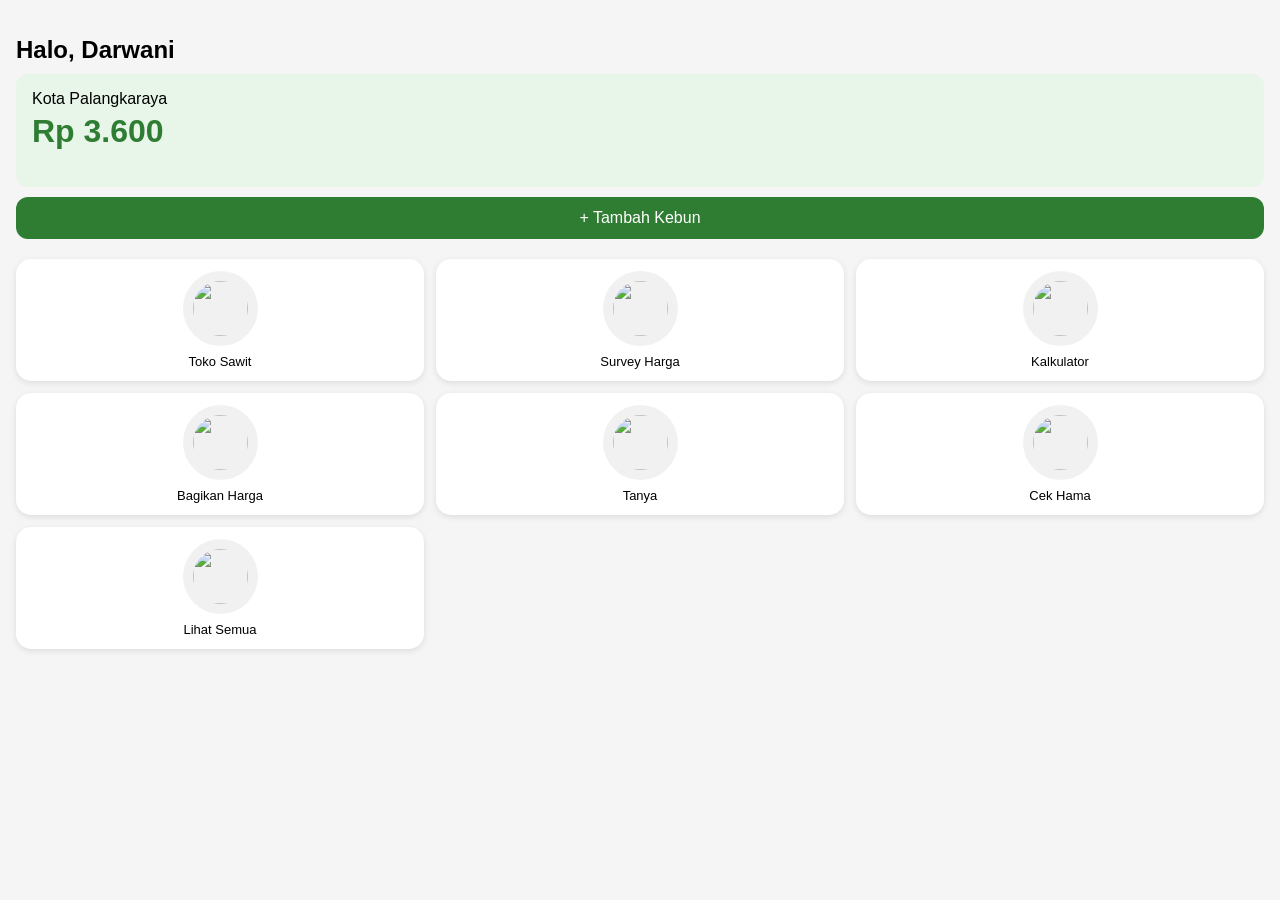
==== index.html @ 7b1f74de "Add files via upload" ====
<!DOCTYPE html>
<html lang="id">
<head>
    <meta charset="UTF-8">
    <meta name="viewport" content="width=device-width, initial-scale=1.0">
    <title>Aplikasi Sawit</title>
    <link rel="stylesheet" href="style.css">
</head>
<body>

<div class="container">

    <!-- Header -->
    <h2>Halo, Darwani</h2>

    <!-- Card Harga -->
    <div class="card">
        <p>Kota Palangkaraya</p>
        <h1 id="harga">Rp 3.500.00</h1>
    </div>

    <!-- Tombol -->
    <button class="btn">+ Tambah Kebun</button>

    <!-- Menu -->
    <div class="menu">

        <div class="item" onclick="window.location.href='toko.html'">
    <img src="https://cdn-icons-png.flaticon.com/512/3081/3081559.png">
    <p>Toko Sawit</p>
</div>

        <div class="item">
            <img src="https://cdn-icons-png.flaticon.com/512/2921/2921822.png">
            <p>Survey Harga</p>
        </div>

        <div class="item">
            <img src="https://cdn-icons-png.flaticon.com/512/992/992651.png">
            <p>Kalkulator</p>
        </div>

        <div class="item">
            <img src="https://cdn-icons-png.flaticon.com/512/1828/1828506.png">
            <p>Bagikan Harga</p>
        </div>

        <div class="item">
            <img src="https://cdn-icons-png.flaticon.com/512/4712/4712027.png">
            <p>Tanya</p>
        </div>

        <div class="item">
            <img src="https://cdn-icons-png.flaticon.com/512/616/616554.png">
            <p>Cek Hama</p>
        </div>

        <!-- 🔥 LIHAT SEMUA -->
        <div class="item" onclick="openModal()">
            <img src="https://cdn-icons-png.flaticon.com/512/1828/1828919.png">
            <p>Lihat Semua</p>
        </div>

    </div>

</div>

<!-- 🔥 MODAL BOTTOM SHEET -->
<div id="modal" class="modal">
    <div class="modal-content">

        <div class="modal-header">
            <span>Semua Kategori</span>
            <button onclick="closeModal()">✕</button>
        </div>

        <h3>Tingkatkan Produktivitas & Pendapatan</h3>

        <div class="menu">
            <div class="item"><img src="https://cdn-icons-png.flaticon.com/512/3081/3081559.png"><p>Toko Sawit</p></div>
            <div class="item"><img src="https://cdn-icons-png.flaticon.com/512/2921/2921822.png"><p>Survey Harga</p></div>
            <div class="item"><img src="https://cdn-icons-png.flaticon.com/512/992/992651.png"><p>Kalkulator</p></div>
            <div class="item"><img src="https://cdn-icons-png.flaticon.com/512/1828/1828506.png"><p>Bagikan Harga</p></div>
            <div class="item"><img src="https://cdn-icons-png.flaticon.com/512/4712/4712027.png"><p>Tanya</p></div>
            <div class="item"><img src="https://cdn-icons-png.flaticon.com/512/616/616554.png"><p>Cek Hama</p></div>
        </div>

        <h3>Hiburan untuk Anda Gratis</h3>

        <div class="menu">
            <div class="item"><img src="https://cdn-icons-png.flaticon.com/512/3135/3135715.png"><p>Kuis Sawit</p></div>
            <div class="item"><img src="https://cdn-icons-png.flaticon.com/512/1055/1055646.png"><p>Teka Teki</p></div>
            <div class="item"><img src="https://cdn-icons-png.flaticon.com/512/1384/1384060.png"><p>Sticker WA</p></div>
        </div>

    </div>
</div>

<script src="script.js"></script>
</body>
</html>
---- style.css ----
body {
    font-family: Arial, sans-serif;
    background: #f5f5f5;
    margin: 0;
}

.container {
    padding: 16px;
}

/* Header */
h2 {
    margin-bottom: 10px;
}

/* Card Harga */
.card {
    background: #e8f5e9;
    padding: 16px;
    border-radius: 12px;
}

.card p {
    margin: 0;
}

.card h1 {
    margin-top: 5px;
    color: #2e7d32;
}

/* Tombol */
.btn {
    width: 100%;
    padding: 12px;
    background: #2e7d32;
    color: white;
    border: none;
    border-radius: 12px;
    margin-top: 10px;
    font-size: 16px;
}

/* Menu Grid */
.menu {
    display: grid;
    grid-template-columns: repeat(3, 1fr);
    gap: 12px;
    margin-top: 20px;
}

/* Item menu */
.item {
    background: white;
    padding: 12px;
    text-align: center;
    border-radius: 15px;
    box-shadow: 0 2px 6px rgba(0,0,0,0.1);
    transition: 0.2s;
}

/* Efek klik */
.item:hover {
    transform: scale(1.05);
}

/* Icon (DIPERBAIKI) */
.item img {
    width: 55px;
    height: 55px;
    object-fit: contain;
    margin-bottom: 8px;

    /* Tambahan biar mirip aplikasi */
    background: #f1f1f1;
    padding: 10px;
    border-radius: 50%;
}

/* Text */
.item p {
    margin: 0;
    font-size: 13px;
}
.modal {
    display: none;
    position: fixed;
    left: 0;
    bottom: 0;
    width: 100%;
    height: 100%;
    background: rgba(0,0,0,0.3);
}

.modal-content {
    position: absolute;
    bottom: 0;
    width: 100%;
    background: white;
    border-radius: 20px 20px 0 0;
    padding: 16px;
    max-height: 80%;
    overflow-y: auto;
}

.modal-header {
    display: flex;
    justify-content: space-between;
    align-items: center;
    font-weight: bold;
    margin-bottom: 10px;
}

.modal-header button {
    background: none;
    border: none;
    font-size: 18px;
}
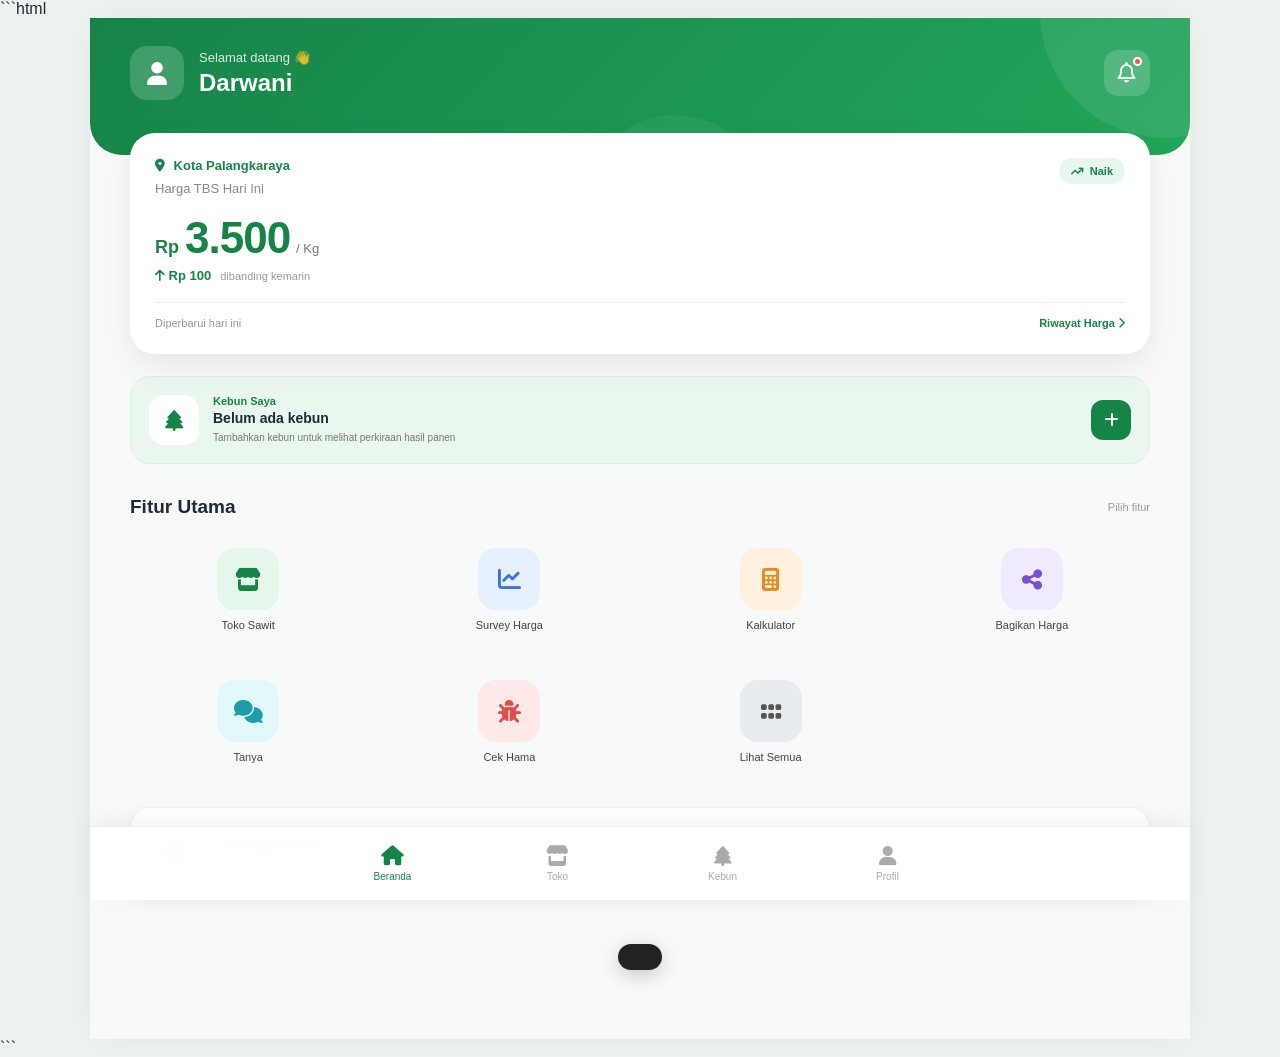
==== commit 13a8590d: "Add files via upload" ====
--- a/index.html
+++ b/index.html
@@ -1,101 +1,487 @@
+```html
 <!DOCTYPE html>
 <html lang="id">
+
 <head>
     <meta charset="UTF-8">
+
     <meta name="viewport" content="width=device-width, initial-scale=1.0">
-    <title>Aplikasi Sawit</title>
-    <link rel="stylesheet" href="style.css">
+
+    <title>SawitKu - Dashboard</title>
+
+    <!-- CSS UTAMA -->
+    <link rel="stylesheet" href="style.css?v=999">
+
+    <!-- FONT AWESOME -->
+    <link
+        rel="stylesheet"
+        href="https://cdnjs.cloudflare.com/ajax/libs/font-awesome/6.5.2/css/all.min.css"
+    >
 </head>
+
 <body>
 
-<div class="container">
-
-    <!-- Header -->
-    <h2>Halo, Darwani</h2>
-
-    <!-- Card Harga -->
-    <div class="card">
-        <p>Kota Palangkaraya</p>
-        <h1 id="harga">Rp 3.500.00</h1>
+<div class="app">
+
+    <!-- ================= HEADER ================= -->
+
+    <header class="header">
+
+        <div class="user-info">
+
+            <div class="avatar">
+                <i class="fa-solid fa-user"></i>
+            </div>
+
+            <div>
+                <span class="greeting">
+                    Selamat datang 👋
+                </span>
+
+                <h2>Darwani</h2>
+            </div>
+
+        </div>
+
+        <button
+            type="button"
+            class="notification-btn"
+            onclick="showNotification('Belum ada notifikasi baru')"
+        >
+            <i class="fa-regular fa-bell"></i>
+            <span class="notification-dot"></span>
+        </button>
+
+    </header>
+
+
+    <!-- ================= HARGA SAWIT ================= -->
+
+    <section class="price-card">
+
+        <div class="price-top">
+
+            <div>
+                <span class="location">
+                    <i class="fa-solid fa-location-dot"></i>
+                    Kota Palangkaraya
+                </span>
+
+                <p class="price-label">
+                    Harga TBS Hari Ini
+                </p>
+            </div>
+
+            <div class="price-status">
+                <i class="fa-solid fa-arrow-trend-up"></i>
+                Naik
+            </div>
+
+        </div>
+
+        <div class="price">
+
+            <span>Rp</span>
+
+            <strong id="harga">
+                3.500
+            </strong>
+
+            <small>/ Kg</small>
+
+        </div>
+
+        <div class="price-change">
+
+            <span>
+                <i class="fa-solid fa-arrow-up"></i>
+                Rp 100
+            </span>
+
+            <p>
+                dibanding kemarin
+            </p>
+
+        </div>
+
+        <div class="price-footer">
+
+            <span>
+                Diperbarui hari ini
+            </span>
+
+            <button
+                type="button"
+                onclick="showHistory()"
+            >
+                Riwayat Harga
+                <i class="fa-solid fa-chevron-right"></i>
+            </button>
+
+        </div>
+
+    </section>
+
+
+    <!-- ================= KEBUN ================= -->
+
+    <section class="farm-card">
+
+        <div class="farm-icon">
+            <i class="fa-solid fa-tree"></i>
+        </div>
+
+        <div class="farm-info">
+
+            <span>Kebun Saya</span>
+
+            <strong>
+                Belum ada kebun
+            </strong>
+
+            <small>
+                Tambahkan kebun untuk melihat
+                perkiraan hasil panen
+            </small>
+
+        </div>
+
+        <button
+            type="button"
+            class="add-farm"
+            onclick="addFarm()"
+        >
+            <i class="fa-solid fa-plus"></i>
+        </button>
+
+    </section>
+
+
+    <!-- ================= JUDUL FITUR ================= -->
+
+    <div class="section-header">
+
+        <h3>Fitur Utama</h3>
+
+        <span>Pilih fitur</span>
+
     </div>
 
-    <!-- Tombol -->
-    <button class="btn">+ Tambah Kebun</button>
-
-    <!-- Menu -->
+
+    <!-- ================= MENU ================= -->
+
     <div class="menu">
 
-        <div class="item" onclick="window.location.href='toko.html'">
-    <img src="https://cdn-icons-png.flaticon.com/512/3081/3081559.png">
-    <p>Toko Sawit</p>
+        <!-- TOKO -->
+        <div
+            class="item"
+            onclick="window.location.href='toko.html'"
+        >
+            <div class="menu-icon green">
+                <i class="fa-solid fa-store"></i>
+            </div>
+
+            <p>Toko Sawit</p>
+        </div>
+
+
+        <!-- SURVEY -->
+        <div
+            class="item"
+            onclick="showFeature('Survey Harga')"
+        >
+            <div class="menu-icon blue">
+                <i class="fa-solid fa-chart-line"></i>
+            </div>
+
+            <p>Survey Harga</p>
+        </div>
+
+
+        <!-- KALKULATOR -->
+        <div
+            class="item"
+            onclick="showFeature('Kalkulator')"
+        >
+            <div class="menu-icon orange">
+                <i class="fa-solid fa-calculator"></i>
+            </div>
+
+            <p>Kalkulator</p>
+        </div>
+
+
+        <!-- BAGIKAN -->
+        <div
+            class="item"
+            onclick="sharePrice()"
+        >
+            <div class="menu-icon purple">
+                <i class="fa-solid fa-share-nodes"></i>
+            </div>
+
+            <p>Bagikan Harga</p>
+        </div>
+
+
+        <!-- TANYA -->
+        <div
+            class="item"
+            onclick="showFeature('Tanya')"
+        >
+            <div class="menu-icon cyan">
+                <i class="fa-solid fa-comments"></i>
+            </div>
+
+            <p>Tanya</p>
+        </div>
+
+
+        <!-- HAMA -->
+        <div
+            class="item"
+            onclick="showFeature('Cek Hama')"
+        >
+            <div class="menu-icon red">
+                <i class="fa-solid fa-bug"></i>
+            </div>
+
+            <p>Cek Hama</p>
+        </div>
+
+
+        <!-- LIHAT SEMUA -->
+        <div
+            class="item"
+            onclick="openModal()"
+        >
+            <div class="menu-icon dark">
+                <i class="fa-solid fa-grip"></i>
+            </div>
+
+            <p>Lihat Semua</p>
+        </div>
+
+    </div>
+
+
+    <!-- ================= INFO ================= -->
+
+    <div class="info-card">
+
+        <div class="info-icon">
+            🌴
+        </div>
+
+        <div>
+
+            <strong>
+                Tips Petani Hari Ini
+            </strong>
+
+            <p>
+                Periksa kondisi tanaman secara rutin
+                agar hasil panen tetap optimal.
+            </p>
+
+        </div>
+
+        <i class="fa-solid fa-chevron-right"></i>
+
+    </div>
+
+
+    <!-- ================= BOTTOM NAV ================= -->
+
+    <nav class="bottom-nav">
+
+        <div
+            class="nav-item active"
+            onclick="window.location.href='index.html'"
+        >
+            <i class="fa-solid fa-house"></i>
+            <span>Beranda</span>
+        </div>
+
+
+        <div
+            class="nav-item"
+            onclick="window.location.href='toko.html'"
+        >
+            <i class="fa-solid fa-store"></i>
+            <span>Toko</span>
+        </div>
+
+
+        <div
+            class="nav-item"
+            onclick="showFeature('Kebun')"
+        >
+            <i class="fa-solid fa-tree"></i>
+            <span>Kebun</span>
+        </div>
+
+
+        <div
+            class="nav-item"
+            onclick="showFeature('Profil')"
+        >
+            <i class="fa-solid fa-user"></i>
+            <span>Profil</span>
+        </div>
+
+    </nav>
+
 </div>
 
-        <div class="item">
-            <img src="https://cdn-icons-png.flaticon.com/512/2921/2921822.png">
-            <p>Survey Harga</p>
-        </div>
-
-        <div class="item">
-            <img src="https://cdn-icons-png.flaticon.com/512/992/992651.png">
-            <p>Kalkulator</p>
-        </div>
-
-        <div class="item">
-            <img src="https://cdn-icons-png.flaticon.com/512/1828/1828506.png">
-            <p>Bagikan Harga</p>
-        </div>
-
-        <div class="item">
-            <img src="https://cdn-icons-png.flaticon.com/512/4712/4712027.png">
-            <p>Tanya</p>
-        </div>
-
-        <div class="item">
-            <img src="https://cdn-icons-png.flaticon.com/512/616/616554.png">
-            <p>Cek Hama</p>
-        </div>
-
-        <!-- 🔥 LIHAT SEMUA -->
-        <div class="item" onclick="openModal()">
-            <img src="https://cdn-icons-png.flaticon.com/512/1828/1828919.png">
-            <p>Lihat Semua</p>
+
+<!-- ================= MODAL ================= -->
+
+<div
+    id="modal"
+    class="modal"
+>
+
+    <div class="modal-content">
+
+        <div class="modal-header">
+
+            <div>
+
+                <span>Semua Fitur</span>
+
+                <h3>
+                    Tingkatkan Produktivitas
+                </h3>
+
+            </div>
+
+            <button
+                type="button"
+                onclick="closeModal()"
+            >
+                <i class="fa-solid fa-xmark"></i>
+            </button>
+
+        </div>
+
+
+        <div class="all-menu">
+
+            <div
+                class="all-item"
+                onclick="window.location.href='toko.html'"
+            >
+                <div class="menu-icon green">
+                    <i class="fa-solid fa-store"></i>
+                </div>
+
+                <span>Toko Sawit</span>
+            </div>
+
+
+            <div
+                class="all-item"
+                onclick="showFeature('Survey Harga')"
+            >
+                <div class="menu-icon blue">
+                    <i class="fa-solid fa-chart-line"></i>
+                </div>
+
+                <span>Survey Harga</span>
+            </div>
+
+
+            <div
+                class="all-item"
+                onclick="showFeature('Kalkulator')"
+            >
+                <div class="menu-icon orange">
+                    <i class="fa-solid fa-calculator"></i>
+                </div>
+
+                <span>Kalkulator</span>
+            </div>
+
+
+            <div
+                class="all-item"
+                onclick="sharePrice()"
+            >
+                <div class="menu-icon purple">
+                    <i class="fa-solid fa-share-nodes"></i>
+                </div>
+
+                <span>Bagikan Harga</span>
+            </div>
+
+
+            <div
+                class="all-item"
+                onclick="showFeature('Tanya')"
+            >
+                <div class="menu-icon cyan">
+                    <i class="fa-solid fa-comments"></i>
+                </div>
+
+                <span>Tanya</span>
+            </div>
+
+
+            <div
+                class="all-item"
+                onclick="showFeature('Cek Hama')"
+            >
+                <div class="menu-icon red">
+                    <i class="fa-solid fa-bug"></i>
+                </div>
+
+                <span>Cek Hama</span>
+            </div>
+
+
+            <div
+                class="all-item"
+                onclick="showFeature('Kuis Sawit')"
+            >
+                <div class="menu-icon yellow">
+                    <i class="fa-solid fa-gamepad"></i>
+                </div>
+
+                <span>Kuis Sawit</span>
+            </div>
+
+
+            <div
+                class="all-item"
+                onclick="showFeature('Teka Teki')"
+            >
+                <div class="menu-icon pink">
+                    <i class="fa-solid fa-puzzle-piece"></i>
+                </div>
+
+                <span>Teka Teki</span>
+            </div>
+
         </div>
 
     </div>
 
 </div>
 
-<!-- 🔥 MODAL BOTTOM SHEET -->
-<div id="modal" class="modal">
-    <div class="modal-content">
-
-        <div class="modal-header">
-            <span>Semua Kategori</span>
-            <button onclick="closeModal()">✕</button>
-        </div>
-
-        <h3>Tingkatkan Produktivitas & Pendapatan</h3>
-
-        <div class="menu">
-            <div class="item"><img src="https://cdn-icons-png.flaticon.com/512/3081/3081559.png"><p>Toko Sawit</p></div>
-            <div class="item"><img src="https://cdn-icons-png.flaticon.com/512/2921/2921822.png"><p>Survey Harga</p></div>
-            <div class="item"><img src="https://cdn-icons-png.flaticon.com/512/992/992651.png"><p>Kalkulator</p></div>
-            <div class="item"><img src="https://cdn-icons-png.flaticon.com/512/1828/1828506.png"><p>Bagikan Harga</p></div>
-            <div class="item"><img src="https://cdn-icons-png.flaticon.com/512/4712/4712027.png"><p>Tanya</p></div>
-            <div class="item"><img src="https://cdn-icons-png.flaticon.com/512/616/616554.png"><p>Cek Hama</p></div>
-        </div>
-
-        <h3>Hiburan untuk Anda Gratis</h3>
-
-        <div class="menu">
-            <div class="item"><img src="https://cdn-icons-png.flaticon.com/512/3135/3135715.png"><p>Kuis Sawit</p></div>
-            <div class="item"><img src="https://cdn-icons-png.flaticon.com/512/1055/1055646.png"><p>Teka Teki</p></div>
-            <div class="item"><img src="https://cdn-icons-png.flaticon.com/512/1384/1384060.png"><p>Sticker WA</p></div>
-        </div>
-
-    </div>
-</div>
-
-<script src="script.js"></script>
+
+<!-- ================= NOTIFICATION ================= -->
+
+<div
+    id="notification"
+    class="notification"
+></div>
+
+
+<!-- ================= JAVASCRIPT ================= -->
+
+<script src="script.js?v=999"></script>
+
 </body>
-</html>+</html>
+```
--- a/style.css
+++ b/style.css
@@ -1,118 +1,1146 @@
+
+* {
+    box-sizing: border-box;
+    margin: 0;
+    padding: 0;
+}
+
+html {
+    scroll-behavior: smooth;
+}
+
 body {
-    font-family: Arial, sans-serif;
-    background: #f5f5f5;
-    margin: 0;
-}
-
-.container {
-    padding: 16px;
-}
-
-/* Header */
-h2 {
-    margin-bottom: 10px;
-}
-
-/* Card Harga */
-.card {
-    background: #e8f5e9;
-    padding: 16px;
+    font-family: Arial, Helvetica, sans-serif;
+    background: #eef3ef;
+    color: #1f2937;
+    min-height: 100vh;
+}
+
+.app {
+    width: 100%;
+    max-width: 1100px;
+    min-height: 100vh;
+
+    margin: auto;
+
+    background: #f8faf9;
+
+    padding-bottom: 110px;
+
+    box-shadow:
+        0 0 30px rgba(0, 0, 0, 0.05);
+}
+
+
+/* =====================================================
+   HEADER
+===================================================== */
+
+.header {
+    position: relative;
+
+    display: flex;
+    align-items: center;
+    justify-content: space-between;
+
+    padding: 28px 40px 55px;
+
+    background: linear-gradient(
+        135deg,
+        #168447,
+        #21a65b
+    );
+
+    color: white;
+
+    border-radius:
+        0 0 32px 32px;
+
+    overflow: hidden;
+}
+
+
+/* Dekorasi */
+
+.header::before {
+    content: "";
+
+    position: absolute;
+
+    width: 250px;
+    height: 250px;
+
+    right: -100px;
+    top: -130px;
+
+    border-radius: 50%;
+
+    background:
+        rgba(255,255,255,0.08);
+}
+
+.header::after {
+    content: "";
+
+    position: absolute;
+
+    width: 180px;
+    height: 180px;
+
+    left: 45%;
+    bottom: -140px;
+
+    border-radius: 50%;
+
+    background:
+        rgba(255,255,255,0.05);
+}
+
+
+/* USER */
+
+.user-info {
+    display: flex;
+    align-items: center;
+
+    gap: 15px;
+
+    position: relative;
+    z-index: 2;
+}
+
+.avatar {
+    width: 54px;
+    height: 54px;
+
+    display: flex;
+    align-items: center;
+    justify-content: center;
+
+    border-radius: 17px;
+
+    background:
+        rgba(255,255,255,0.18);
+
+    font-size: 23px;
+}
+
+.greeting {
+    display: block;
+
+    font-size: 13px;
+
+    opacity: .85;
+}
+
+.header h2 {
+    margin-top: 4px;
+
+    font-size: 24px;
+}
+
+
+/* NOTIFICATION */
+
+.notification-btn {
+    position: relative;
+    z-index: 3;
+
+    width: 46px;
+    height: 46px;
+
+    border: none;
+
+    border-radius: 14px;
+
+    background:
+        rgba(255,255,255,0.17);
+
+    color: white;
+
+    font-size: 20px;
+
+    cursor: pointer;
+
+    transition: .2s;
+}
+
+.notification-btn:hover {
+    background:
+        rgba(255,255,255,0.28);
+}
+
+.notification-dot {
+    position: absolute;
+
+    top: 7px;
+    right: 8px;
+
+    width: 9px;
+    height: 9px;
+
+    background: #ff4d4d;
+
+    border: 2px solid white;
+
+    border-radius: 50%;
+}
+
+
+/* =====================================================
+   PRICE CARD
+===================================================== */
+
+.price-card {
+    position: relative;
+    z-index: 5;
+
+    margin: -22px 40px 0;
+
+    padding: 25px;
+
+    background: white;
+
+    border-radius: 25px;
+
+    box-shadow:
+        0 10px 30px
+        rgba(0,0,0,.08);
+}
+
+.price-top {
+    display: flex;
+
+    align-items: flex-start;
+
+    justify-content: space-between;
+}
+
+.location {
+    color: #168447;
+
+    font-size: 13px;
+
+    font-weight: bold;
+}
+
+.location i {
+    margin-right: 5px;
+}
+
+.price-label {
+    margin-top: 8px;
+
+    color: #888;
+
+    font-size: 13px;
+}
+
+.price-status {
+    padding: 7px 12px;
+
+    border-radius: 20px;
+
+    background: #e7f7ed;
+
+    color: #168447;
+
+    font-size: 11px;
+
+    font-weight: bold;
+}
+
+.price-status i {
+    margin-right: 4px;
+}
+
+.price {
+    display: flex;
+
+    align-items: baseline;
+
+    margin-top: 17px;
+
+    color: #168447;
+}
+
+.price span {
+    margin-right: 6px;
+
+    font-size: 18px;
+
+    font-weight: bold;
+}
+
+.price strong {
+    font-size: 44px;
+
+    letter-spacing: -1px;
+}
+
+.price small {
+    margin-left: 6px;
+
+    color: #777;
+
+    font-size: 13px;
+}
+
+.price-change {
+    display: flex;
+
+    align-items: center;
+
+    gap: 9px;
+
+    margin-top: 5px;
+}
+
+.price-change span {
+    color: #168447;
+
+    font-size: 13px;
+
+    font-weight: bold;
+}
+
+.price-change p {
+    color: #999;
+
+    font-size: 11px;
+}
+
+.price-footer {
+    display: flex;
+
+    align-items: center;
+
+    justify-content: space-between;
+
+    margin-top: 19px;
+
+    padding-top: 14px;
+
+    border-top: 1px solid #eee;
+}
+
+.price-footer span {
+    color: #999;
+
+    font-size: 11px;
+}
+
+.price-footer button {
+    border: none;
+
+    background: transparent;
+
+    color: #168447;
+
+    font-size: 11px;
+
+    font-weight: bold;
+
+    cursor: pointer;
+}
+
+
+/* =====================================================
+   FARM
+===================================================== */
+
+.farm-card {
+    display: flex;
+
+    align-items: center;
+
+    gap: 14px;
+
+    margin: 22px 40px 0;
+
+    padding: 18px;
+
+    background: #eaf7ef;
+
+    border: 1px solid #d9f0e1;
+
+    border-radius: 20px;
+}
+
+.farm-icon {
+    width: 50px;
+    height: 50px;
+
+    flex-shrink: 0;
+
+    display: flex;
+    align-items: center;
+    justify-content: center;
+
+    border-radius: 15px;
+
+    background: white;
+
+    color: #168447;
+
+    font-size: 21px;
+}
+
+.farm-info {
+    flex: 1;
+}
+
+.farm-info span {
+    display: block;
+
+    color: #168447;
+
+    font-size: 11px;
+
+    font-weight: bold;
+}
+
+.farm-info strong {
+    display: block;
+
+    margin-top: 3px;
+
+    font-size: 14px;
+}
+
+.farm-info small {
+    display: block;
+
+    margin-top: 4px;
+
+    color: #777;
+
+    font-size: 10px;
+
+    line-height: 15px;
+}
+
+.add-farm {
+    width: 40px;
+    height: 40px;
+
+    flex-shrink: 0;
+
+    border: none;
+
     border-radius: 12px;
-}
-
-.card p {
-    margin: 0;
-}
-
-.card h1 {
-    margin-top: 5px;
-    color: #2e7d32;
-}
-
-/* Tombol */
-.btn {
-    width: 100%;
-    padding: 12px;
-    background: #2e7d32;
+
+    background: #168447;
+
     color: white;
-    border: none;
-    border-radius: 12px;
-    margin-top: 10px;
+
     font-size: 16px;
-}
-
-/* Menu Grid */
+
+    cursor: pointer;
+
+    transition: .2s;
+}
+
+.add-farm:hover {
+    background: #0e703a;
+
+    transform: scale(1.05);
+}
+
+
+/* =====================================================
+   SECTION
+===================================================== */
+
+.section-header {
+    display: flex;
+
+    align-items: center;
+
+    justify-content: space-between;
+
+    margin: 32px 40px 18px;
+}
+
+.section-header h3 {
+    font-size: 19px;
+}
+
+.section-header span {
+    color: #999;
+
+    font-size: 11px;
+}
+
+
+/* =====================================================
+   MENU
+===================================================== */
+
 .menu {
     display: grid;
-    grid-template-columns: repeat(3, 1fr);
-    gap: 12px;
-    margin-top: 20px;
-}
-
-/* Item menu */
+
+    grid-template-columns:
+        repeat(4, 1fr);
+
+    gap: 25px;
+
+    padding: 0 40px;
+}
+
 .item {
+    padding: 12px 5px;
+
+    text-align: center;
+
+    border-radius: 17px;
+
+    cursor: pointer;
+
+    transition: .2s;
+}
+
+.item:hover {
+    background: #eef7f1;
+
+    transform: translateY(-3px);
+}
+
+.item:active {
+    transform: scale(.94);
+}
+
+.item p {
+    margin-top: 9px;
+
+    color: #444;
+
+    font-size: 11px;
+
+    font-weight: 500;
+}
+
+
+/* =====================================================
+   ICON MENU
+===================================================== */
+
+.menu-icon {
+    width: 62px;
+    height: 62px;
+
+    margin: auto;
+
+    display: flex;
+
+    align-items: center;
+
+    justify-content: center;
+
+    border-radius: 18px;
+
+    font-size: 23px;
+
+    transition: .2s;
+}
+
+.item:hover .menu-icon {
+    transform: translateY(-3px);
+}
+
+
+/* COLORS */
+
+.green {
+    background: #e5f6eb;
+    color: #168447;
+}
+
+.blue {
+    background: #e7f0ff;
+    color: #3677d8;
+}
+
+.orange {
+    background: #fff0df;
+    color: #e88a22;
+}
+
+.purple {
+    background: #f0eaff;
+    color: #7651d6;
+}
+
+.cyan {
+    background: #e3f8fa;
+    color: #1b9eaa;
+}
+
+.red {
+    background: #ffe8e8;
+    color: #df4d4d;
+}
+
+.dark {
+    background: #e9ecef;
+    color: #555;
+}
+
+.yellow {
+    background: #fff5cf;
+    color: #d29a00;
+}
+
+.pink {
+    background: #ffe8f1;
+    color: #d34e82;
+}
+
+
+/* =====================================================
+   INFO CARD
+===================================================== */
+
+.info-card {
+    display: flex;
+
+    align-items: center;
+
+    gap: 14px;
+
+    margin: 32px 40px;
+
+    padding: 19px;
+
     background: white;
-    padding: 12px;
+
+    border-radius: 20px;
+
+    border: 1px solid #f0f0f0;
+
+    box-shadow:
+        0 5px 18px
+        rgba(0,0,0,.05);
+}
+
+.info-icon {
+    width: 50px;
+    height: 50px;
+
+    flex-shrink: 0;
+
+    display: flex;
+
+    align-items: center;
+
+    justify-content: center;
+
+    border-radius: 15px;
+
+    background: #eaf7ef;
+
+    font-size: 24px;
+}
+
+.info-card div:nth-child(2) {
+    flex: 1;
+}
+
+.info-card strong {
+    font-size: 13px;
+}
+
+.info-card p {
+    margin-top: 5px;
+
+    color: #888;
+
+    font-size: 10px;
+
+    line-height: 15px;
+}
+
+.info-card > i {
+    color: #aaa;
+
+    font-size: 13px;
+}
+
+
+/* =====================================================
+   BOTTOM NAVIGATION
+===================================================== */
+
+.bottom-nav {
+    position: fixed;
+
+    left: 50%;
+    bottom: 0;
+
+    z-index: 100;
+
+    display: flex;
+
+    align-items: center;
+
+    justify-content: center;
+
+    gap: 100px;
+
+    width: 100%;
+
+    max-width: 1100px;
+
+    height: 74px;
+
+    transform: translateX(-50%);
+
+    background: rgba(255,255,255,.97);
+
+    border-top: 1px solid #eee;
+
+    box-shadow:
+        0 -5px 20px
+        rgba(0,0,0,.05);
+
+    backdrop-filter: blur(10px);
+}
+
+.nav-item {
+    min-width: 65px;
+
     text-align: center;
+
+    color: #aaa;
+
+    font-size: 11px;
+
+    cursor: pointer;
+
+    transition: .2s;
+}
+
+.nav-item i {
+    display: block;
+
+    margin-bottom: 5px;
+
+    font-size: 20px;
+}
+
+.nav-item span {
+    font-size: 10px;
+}
+
+.nav-item.active {
+    color: #168447;
+}
+
+.nav-item:hover {
+    color: #168447;
+}
+
+
+/* =====================================================
+   MODAL
+===================================================== */
+
+.modal {
+    position: fixed;
+
+    inset: 0;
+
+    z-index: 1000;
+
+    display: none;
+
+    align-items: flex-end;
+
+    background:
+        rgba(0,0,0,.5);
+}
+
+.modal.show {
+    display: flex;
+}
+
+.modal-content {
+    width: 100%;
+
+    max-width: 700px;
+
+    max-height: 85vh;
+
+    margin: auto;
+
+    padding: 25px;
+
+    overflow-y: auto;
+
+    background: white;
+
+    border-radius:
+        25px 25px 0 0;
+
+    animation:
+        slideUp .3s ease;
+}
+
+@keyframes slideUp {
+
+    from {
+        transform: translateY(100%);
+    }
+
+    to {
+        transform: translateY(0);
+    }
+
+}
+
+.modal-header {
+    display: flex;
+
+    align-items: flex-start;
+
+    justify-content: space-between;
+
+    margin-bottom: 25px;
+}
+
+.modal-header span {
+    color: #168447;
+
+    font-size: 12px;
+}
+
+.modal-header h3 {
+    margin-top: 5px;
+
+    font-size: 19px;
+}
+
+.modal-header button {
+    width: 38px;
+    height: 38px;
+
+    border: none;
+
+    border-radius: 50%;
+
+    background: #f1f1f1;
+
+    cursor: pointer;
+}
+
+
+/* =====================================================
+   ALL MENU
+===================================================== */
+
+.all-menu {
+    display: grid;
+
+    grid-template-columns:
+        repeat(4, 1fr);
+
+    gap: 25px 15px;
+}
+
+.all-item {
+    padding: 8px;
+
+    text-align: center;
+
     border-radius: 15px;
-    box-shadow: 0 2px 6px rgba(0,0,0,0.1);
-    transition: 0.2s;
-}
-
-/* Efek klik */
-.item:hover {
-    transform: scale(1.05);
-}
-
-/* Icon (DIPERBAIKI) */
-.item img {
-    width: 55px;
-    height: 55px;
-    object-fit: contain;
+
+    cursor: pointer;
+
+    transition: .2s;
+}
+
+.all-item:hover {
+    background: #f5f8f6;
+}
+
+.all-item .menu-icon {
     margin-bottom: 8px;
-
-    /* Tambahan biar mirip aplikasi */
-    background: #f1f1f1;
-    padding: 10px;
-    border-radius: 50%;
-}
-
-/* Text */
-.item p {
-    margin: 0;
-    font-size: 13px;
-}
-.modal {
-    display: none;
+}
+
+.all-item span {
+    font-size: 11px;
+}
+
+
+/* =====================================================
+   NOTIFICATION
+===================================================== */
+
+.notification {
     position: fixed;
-    left: 0;
-    bottom: 0;
-    width: 100%;
-    height: 100%;
-    background: rgba(0,0,0,0.3);
-}
-
-.modal-content {
-    position: absolute;
-    bottom: 0;
-    width: 100%;
-    background: white;
-    border-radius: 20px 20px 0 0;
-    padding: 16px;
-    max-height: 80%;
-    overflow-y: auto;
-}
-
-.modal-header {
-    display: flex;
-    justify-content: space-between;
-    align-items: center;
-    font-weight: bold;
-    margin-bottom: 10px;
-}
-
-.modal-header button {
-    background: none;
-    border: none;
-    font-size: 18px;
+
+    left: 50%;
+    bottom: -70px;
+
+    z-index: 2000;
+
+    padding: 13px 22px;
+
+    transform: translateX(-50%);
+
+    background: #222;
+
+    color: white;
+
+    border-radius: 25px;
+
+    font-size: 12px;
+
+    white-space: nowrap;
+
+    transition: .3s;
+
+    box-shadow:
+        0 5px 20px
+        rgba(0,0,0,.2);
+}
+
+.notification.show {
+    bottom: 90px;
+}
+
+
+/* =====================================================
+   TABLET
+===================================================== */
+
+@media (max-width: 768px) {
+
+    .header {
+        padding:
+            24px 25px 45px;
+    }
+
+    .price-card {
+        margin-left: 25px;
+        margin-right: 25px;
+    }
+
+    .farm-card {
+        margin-left: 25px;
+        margin-right: 25px;
+    }
+
+    .section-header {
+        margin-left: 25px;
+        margin-right: 25px;
+    }
+
+    .menu {
+        padding-left: 25px;
+        padding-right: 25px;
+
+        gap: 20px 10px;
+    }
+
+    .info-card {
+        margin-left: 25px;
+        margin-right: 25px;
+    }
+
+    .bottom-nav {
+        gap: 50px;
+    }
+}
+
+
+/* =====================================================
+   MOBILE
+===================================================== */
+
+@media (max-width: 480px) {
+
+    body {
+        background: #f8faf9;
+    }
+
+    .app {
+        max-width: 480px;
+
+        box-shadow: none;
+    }
+
+    .header {
+        padding:
+            20px 20px 38px;
+
+        border-radius:
+            0 0 27px 27px;
+    }
+
+    .avatar {
+        width: 48px;
+        height: 48px;
+    }
+
+    .header h2 {
+        font-size: 20px;
+    }
+
+    .notification-btn {
+        width: 42px;
+        height: 42px;
+    }
+
+    .price-card {
+        margin:
+            -15px 18px 0;
+
+        padding: 20px;
+
+        border-radius: 21px;
+    }
+
+    .price strong {
+        font-size: 36px;
+    }
+
+    .farm-card {
+        margin:
+            18px 20px 0;
+    }
+
+    .section-header {
+        margin:
+            25px 20px 15px;
+    }
+
+    .section-header h3 {
+        font-size: 17px;
+    }
+
+    .menu {
+        grid-template-columns:
+            repeat(4, 1fr);
+
+        padding:
+            0 20px;
+
+        gap:
+            18px 6px;
+    }
+
+    .menu-icon {
+        width: 54px;
+        height: 54px;
+
+        border-radius: 16px;
+
+        font-size: 21px;
+    }
+
+    .item p {
+        font-size: 10px;
+    }
+
+    .info-card {
+        margin:
+            25px 20px;
+    }
+
+    .bottom-nav {
+        width: 100%;
+
+        max-width: 480px;
+
+        height: 68px;
+
+        gap: 0;
+
+        justify-content:
+            space-around;
+    }
+
+    .nav-item {
+        min-width: 55px;
+    }
+
+    .nav-item i {
+        font-size: 18px;
+    }
+
+    .nav-item span {
+        font-size: 9px;
+    }
+
+    .modal-content {
+        max-width: 480px;
+
+        padding: 20px;
+    }
+
+    .all-menu {
+        grid-template-columns:
+            repeat(4, 1fr);
+
+        gap:
+            20px 7px;
+    }
+
+    .all-item span {
+        font-size: 10px;
+    }
+}
+
+
+/* =====================================================
+   HP KECIL
+===================================================== */
+
+@media (max-width: 360px) {
+
+    .header {
+        padding-left: 16px;
+        padding-right: 16px;
+    }
+
+    .price-card {
+        margin-left: 14px;
+        margin-right: 14px;
+    }
+
+    .farm-card {
+        margin-left: 16px;
+        margin-right: 16px;
+    }
+
+    .section-header {
+        margin-left: 16px;
+        margin-right: 16px;
+    }
+
+    .menu {
+        padding-left: 16px;
+        padding-right: 16px;
+    }
+
+    .info-card {
+        margin-left: 16px;
+        margin-right: 16px;
+    }
+
+    .menu-icon {
+        width: 48px;
+        height: 48px;
+
+        font-size: 19px;
+    }
+
+    .price strong {
+        font-size: 32px;
+    }
+
+    .price span {
+        font-size: 16px;
+    }
 }
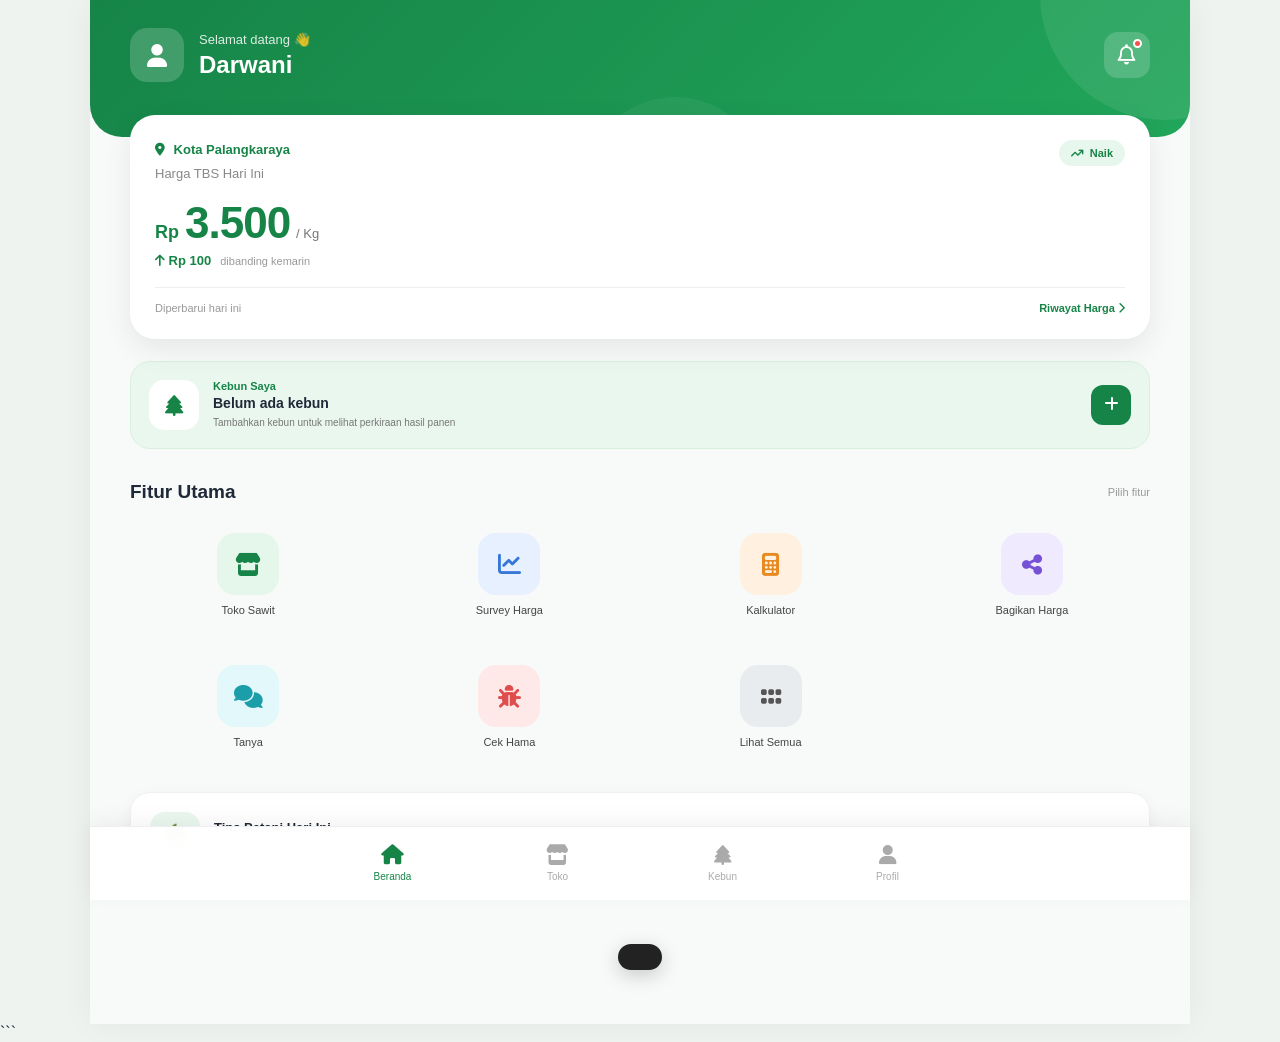
==== commit bb342ec2: "Add files via upload" ====
--- a/index.html
+++ b/index.html
@@ -1,4 +1,3 @@
-```html
 <!DOCTYPE html>
 <html lang="id">
 
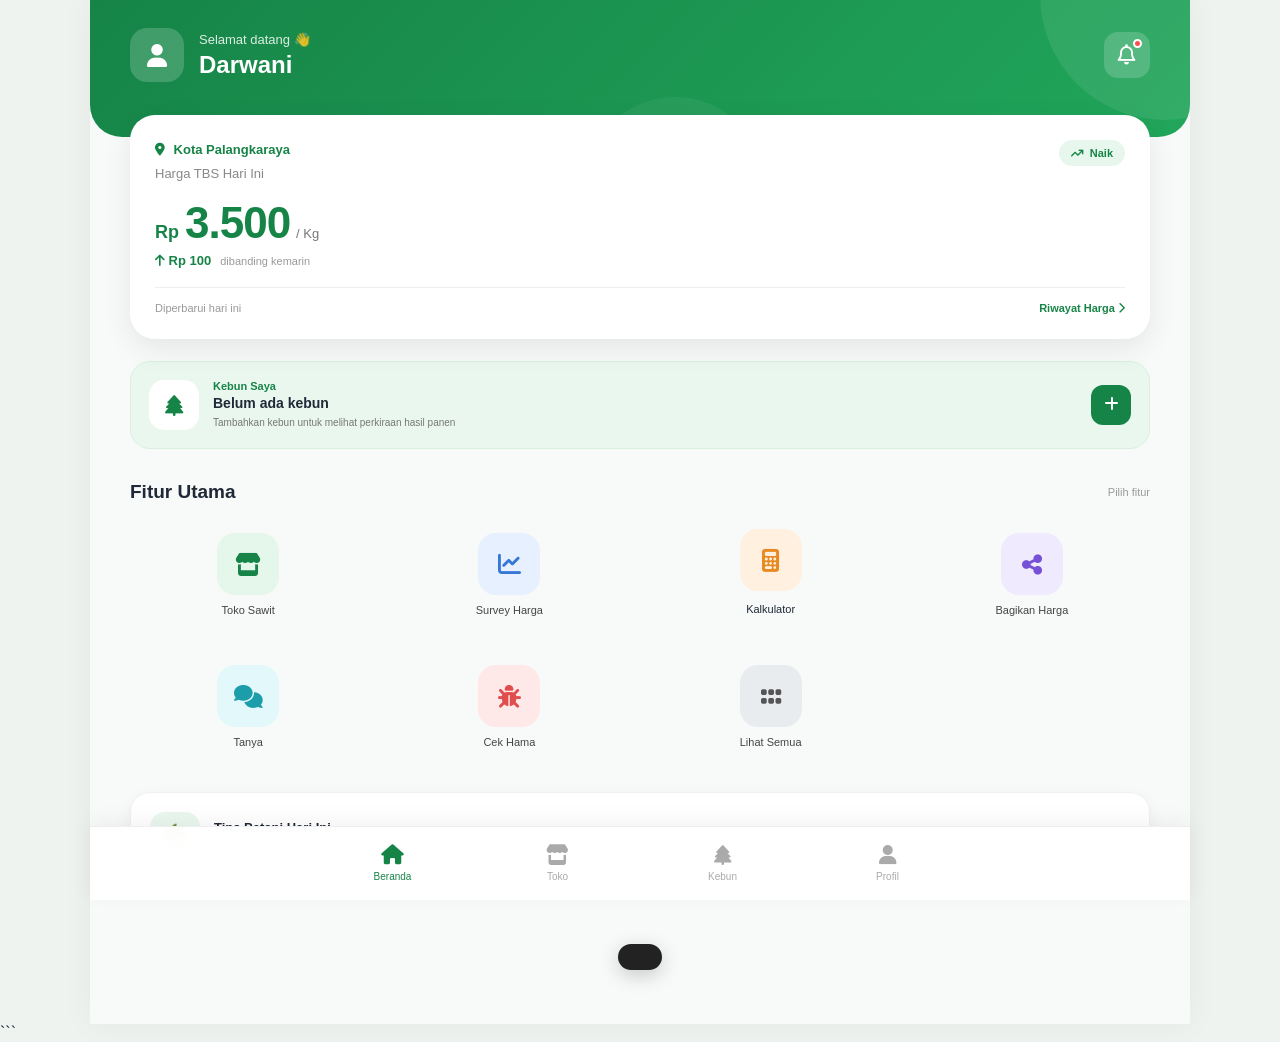
==== commit c4318a85: "Add files via upload" ====
--- a/index.html
+++ b/index.html
@@ -186,9 +186,9 @@
 
         <!-- SURVEY -->
         <div
-            class="item"
-            onclick="showFeature('Survey Harga')"
-        >
+    class="item"
+    onclick="window.location.href='survey.html'"
+>
             <div class="menu-icon blue">
                 <i class="fa-solid fa-chart-line"></i>
             </div>
@@ -199,15 +199,15 @@
 
         <!-- KALKULATOR -->
         <div
-            class="item"
-            onclick="showFeature('Kalkulator')"
-        >
-            <div class="menu-icon orange">
-                <i class="fa-solid fa-calculator"></i>
-            </div>
-
-            <p>Kalkulator</p>
-        </div>
+    class="all-item"
+    onclick="window.location.href='kalkulator.html'"
+>
+    <div class="menu-icon orange">
+        <i class="fa-solid fa-calculator"></i>
+    </div>
+
+    <span>Kalkulator</span>
+</div>
 
 
         <!-- BAGIKAN -->
@@ -237,16 +237,16 @@
 
 
         <!-- HAMA -->
-        <div
-            class="item"
-            onclick="showFeature('Cek Hama')"
-        >
-            <div class="menu-icon red">
-                <i class="fa-solid fa-bug"></i>
-            </div>
-
-            <p>Cek Hama</p>
-        </div>
+       <div
+    class="item"
+    onclick="window.location.href='cek-hama.html'"
+>
+    <div class="menu-icon red">
+        <i class="fa-solid fa-bug"></i>
+    </div>
+
+    <p>Cek Hama</p>
+</div>
 
 
         <!-- LIHAT SEMUA -->
@@ -380,9 +380,9 @@
 
 
             <div
-                class="all-item"
-                onclick="showFeature('Survey Harga')"
-            >
+    class="all-item"
+    onclick="window.location.href='survey.html'"
+>
                 <div class="menu-icon blue">
                     <i class="fa-solid fa-chart-line"></i>
                 </div>
